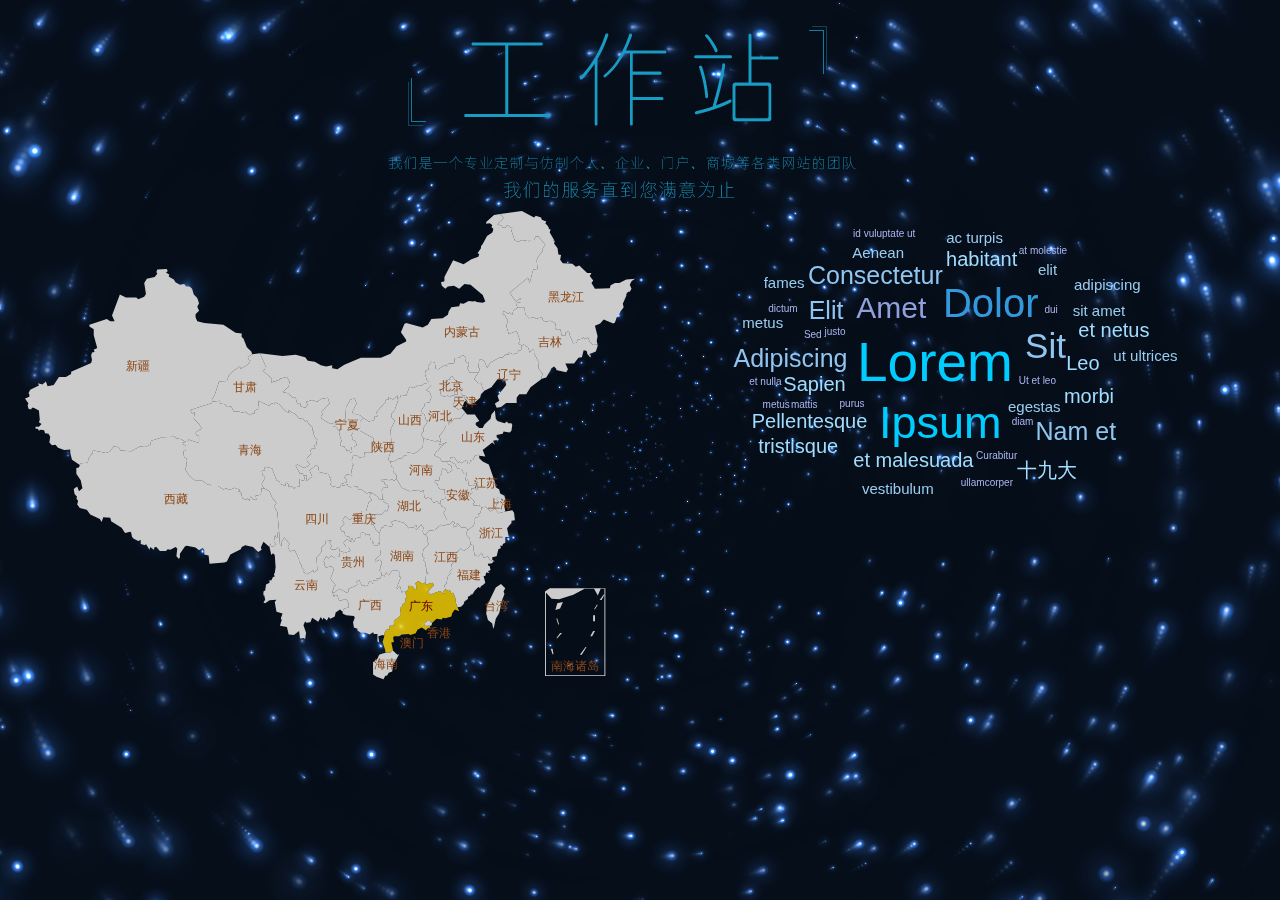
==== jQCloud.html @ b9a67cb0 "Initial commit" ====
<!DOCTYPE html>
<html lang="en">
<head>
    <meta charset="utf-8">
    <title>ECharts</title>
    <link rel="stylesheet" type="text/css" href="jqcloud/jqcloud.css"/>
    <link rel="stylesheet" type="text/css" href="css/jQCloud.css"/>
    <script type="text/javascript" src="js/jquery-1.11.2.min.js"></script>
    <script type="text/javascript" src="jqcloud/jqcloud-1.0.4.js"></script>
    <!--Echarts 字符云-->
    <script type="text/javascript">
        var word_list = [
            {text: "Lorem", weight: 13, link: "https://github.com/DukeLeNoir/jQCloud"},
            {
                text: "Ipsum",
                weight: 10.5,
                html: {title: "My Title", "class": "custom-class"},
                link: {href: "http://jquery.com/", target: "_blank"}
            },
            {text: "Dolor", weight: 9.4},
            {text: "Sit", weight: 8},
            {text: "Amet", weight: 6.2},
            {text: "Consectetur", weight: 5},
            {text: "Adipiscing", weight: 5},
            {text: "Elit", weight: 5},
            {text: "Nam et", weight: 5},
            {text: "Leo", weight: 4},
            {text: "Sapien", weight: 4},
            {text: "Pellentesque", weight: 3},
            {text: "habitant", weight: 3},
            {text: "morbi", weight: 3},
            {text: "tristisque", weight: 3},
            {text: "十九大", weight: 3},
            {text: "et netus", weight: 3},
            {text: "et malesuada", weight: 3},
            {text: "fames", weight: 2},
            {text: "ac turpis", weight: 2},
            {text: "egestas", weight: 2},
            {text: "Aenean", weight: 2},
            {text: "vestibulum", weight: 2},
            {text: "elit", weight: 2},
            {text: "sit amet", weight: 2},
            {text: "metus", weight: 2},
            {text: "adipiscing", weight: 2},
            {text: "ut ultrices", weight: 2},
            {text: "justo", weight: 1},
            {text: "dictum", weight: 1},
            {text: "Ut et leo", weight: 1},
            {text: "metus", weight: 1},
            {text: "at molestie", weight: 1},
            {text: "purus", weight: 1},
            {text: "Curabitur", weight: 1},
            {text: "diam", weight: 1},
            {text: "dui", weight: 1},
            {text: "ullamcorper", weight: 1},
            {text: "id vuluptate ut", weight: 1},
            {text: "mattis", weight: 1},
            {text: "et nulla", weight: 1},
            {text: "Sed", weight: 1}
        ];
        $(function () {
            $("#my_favorite_latin_words").jQCloud(word_list);
        });
    </script>
</head>

<body>
<!-----HEADER STAR----->


<div class="header" id="demo">
    <div class="top_logo"></div>


    <!--<div class="nav">
        <a class="gv" href="#">建站服务</a>
        <a class="gv" href="#">仿站技术</a>
        <a class="gv" href="#">作品案例</a>
        <a class="gv" href="#">工 作 站</a>
        <a class="gv" href="#">资讯中心</a>
        <a class="gv" href="#">在线帮助</a>
    </div>-->

    <!--遮罩层 start-->
    <!--<div class="canvaszz"></div>-->
    <!--遮罩层 end-->
    <canvas id="canvas"></canvas>
</div>


<!-----HEADER END----->

<!--Step:1 Prepare a dom for ECharts which (must) has size (width & hight)-->
<!--Step:1 为ECharts准备一个具备大小（宽高）的Dom-->
<div style="z-index: 11;height: 500px;">
    <div id="mainMap" style="height:500px;padding:10px;float: left;width: 50%;"></div>

    <div id="my_favorite_latin_words" style="width: 550px; height: 350px;float: left"></div>
</div>
<!--Step:2 Import echarts.js-->
<!--Step:2 引入echarts.js-->
<script src="js/echarts.js"></script>

<!--Echarts 地图-->
<script type="text/javascript">
    // Step:3 conifg ECharts's path, link to echarts.js from current page.
    // Step:3 为模块加载器配置echarts的路径，从当前页面链接到echarts.js，定义所需图表路径
    require.config({
        paths: {
            echarts: './js'
        }
    });

    // Step:4 require echarts and use it in the callback.
    // Step:4 动态加载echarts然后在回调函数中开始使用，注意保持按需加载结构定义图表路径
    require(
        [
            'echarts',
            'echarts/chart/bar',
            'echarts/chart/line',
            'echarts/chart/map'
        ],
        function (ec) {

            // --- 地图 ---
            var myChart2 = ec.init(document.getElementById('mainMap'));
            myChart2.setOption({
                tooltip: {
                    trigger: 'item',
                    formatter: '{b}'
                },
                series: [
                    {
                        name: '中国',
                        type: 'map',
                        mapType: 'china',
                        selectedMode: 'multiple',
                        itemStyle: {
                            normal: {label: {show: true}},
                            emphasis: {label: {show: true}}
                        },
                        data: [
                            {name: '广东', selected: true}
                        ]
                    }
                ]

            });
        })
</script>
<!--背景星空特效-->
<script type="text/javascript">
    //宇宙特效
    "use strict";
    var canvas = document.getElementById('canvas'),
        ctx = canvas.getContext('2d'),
        w = canvas.width = window.innerWidth,
        h = canvas.height = window.innerHeight,

        hue = 217,
        stars = [],
        count = 0,
        maxStars = 1300;//星星数量

    var canvas2 = document.createElement('canvas'),
        ctx2 = canvas2.getContext('2d');
    canvas2.width = 100;
    canvas2.height = 100;
    var half = canvas2.width / 2,
        gradient2 = ctx2.createRadialGradient(half, half, 0, half, half, half);
    gradient2.addColorStop(0.025, '#CCC');
    gradient2.addColorStop(0.1, 'hsl(' + hue + ', 61%, 33%)');
    gradient2.addColorStop(0.25, 'hsl(' + hue + ', 64%, 6%)');
    gradient2.addColorStop(1, 'transparent');

    ctx2.fillStyle = gradient2;
    ctx2.beginPath();
    ctx2.arc(half, half, half, 0, Math.PI * 2);
    ctx2.fill();

    // End cache

    function random(min, max) {
        if (arguments.length < 2) {
            max = min;
            min = 0;
        }

        if (min > max) {
            var hold = max;
            max = min;
            min = hold;
        }

        return Math.floor(Math.random() * (max - min + 1)) + min;
    }

    function maxOrbit(x, y) {
        var max = Math.max(x, y),
            diameter = Math.round(Math.sqrt(max * max + max * max));
        return diameter / 2;
        //星星移动范围，值越大范围越小，
    }

    var Star = function () {

        this.orbitRadius = random(maxOrbit(w, h));
        this.radius = random(60, this.orbitRadius) / 8;
        //星星大小
        this.orbitX = w / 2;
        this.orbitY = h / 2;
        this.timePassed = random(0, maxStars);
        this.speed = random(this.orbitRadius) / 50000;
        //星星移动速度
        this.alpha = random(2, 10) / 10;

        count++;
        stars[count] = this;
    }

    Star.prototype.draw = function () {
        var x = Math.sin(this.timePassed) * this.orbitRadius + this.orbitX,
            y = Math.cos(this.timePassed) * this.orbitRadius + this.orbitY,
            twinkle = random(10);

        if (twinkle === 1 && this.alpha > 0) {
            this.alpha -= 0.05;
        } else if (twinkle === 2 && this.alpha < 1) {
            this.alpha += 0.05;
        }

        ctx.globalAlpha = this.alpha;
        ctx.drawImage(canvas2, x - this.radius / 2, y - this.radius / 2, this.radius, this.radius);
        this.timePassed += this.speed;
    }

    for (var i = 0; i < maxStars; i++) {
        new Star();
    }

    function animation() {
        ctx.globalCompositeOperation = 'source-over';
        ctx.globalAlpha = 0.5; //尾巴
        ctx.fillStyle = 'hsla(' + hue + ', 64%, 6%, 2)';
        ctx.fillRect(0, 0, w, h)

        ctx.globalCompositeOperation = 'lighter';
        for (var i = 1, l = stars.length; i < l; i++) {
            stars[i].draw();
        }
        ;

        window.requestAnimationFrame(animation);
    }

    animation();
</script>
</body>
</html>
---- jqcloud/jqcloud.css ----
/* fonts */

div.jqcloud {
  font-family: "Helvetica", "Arial", sans-serif;
  font-size: 10px;
  line-height: normal;
}

div.jqcloud a {
  font-size: inherit;
  text-decoration: none;
}

div.jqcloud span.w10 { font-size: 550%; }
div.jqcloud span.w9 { font-size: 500%; }
div.jqcloud span.w8 { font-size: 450%; }
div.jqcloud span.w7 { font-size: 400%; }
div.jqcloud span.w6 { font-size: 350%; }
div.jqcloud span.w5 { font-size: 300%; }
div.jqcloud span.w4 { font-size: 250%; }
div.jqcloud span.w3 { font-size: 200%; }
div.jqcloud span.w2 { font-size: 150%; }
div.jqcloud span.w1 { font-size: 100%; }

/* colors */

div.jqcloud { color: #09f; }
div.jqcloud a { color: inherit; }
div.jqcloud a:hover { color: #0df; }
div.jqcloud a:hover { color: #0cf; }
div.jqcloud span.w10 { color: #0cf; }
div.jqcloud span.w9 { color: #0cf; }
div.jqcloud span.w8 { color: #0cf; }
div.jqcloud span.w7 { color: #39d; }
div.jqcloud span.w6 { color: #90c5f0; }
div.jqcloud span.w5 { color: #90a0dd; }
div.jqcloud span.w4 { color: #90c5f0; }
div.jqcloud span.w3 { color: #a0ddff; }
div.jqcloud span.w2 { color: #99ccee; }
div.jqcloud span.w1 { color: #aab5f0; }

/* layout */

div.jqcloud {
  overflow: hidden;
  position: relative;
}

div.jqcloud span { padding: 0; }
---- css/jQCloud.css ----
body {margin:0 auto;overflow:hidden;}

/*=============第一页=============*/
.header{
    margin:0 auto;
    width:100%;
    /*height:640px;*/
    height: 186px;
    background-color:#000;
    position:relative;
}
.header canvas {
    width:100%;height:auto/*默认全屏显示 可自己设置高度640px*/;
    display:inline-block;vertical-align:baseline
    position:absolute;
    z-index:-1;
}
.header .canvaszz{  /*用来解决视频右键菜单，用于视频上面的遮罩层*/
    width:100%;
    background-image: url(img/in_top_bj.jpg);
    height:640px;
    position:absolute;
    z-index:10;
    filter:alpha(opacity=40);
    -moz-opacity:0.4;
    -khtml-opacity: 0.4;
    opacity: 0.4;
}

.audio{
    /*设置音乐显示位置*/
    width:45px;
    position:fixed;top:65px;left:94%;
    z-index:100;
    filter:alpha(opacity=30);
    -moz-opacity:0.3;
    -khtml-opacity: 0.3;
    opacity: 0.3;
}
.header .top_logo{
    background-image: url(img/top_logo.png);
    margin:0 auto;
    width:750px;
    height:200px;
    position:absolute;
    z-index:30;
    top:10px;
    left: 50%;
    margin-left: -390px;
}

.header .nav{
    width:804px;
    height:auto;
    position:absolute;
    z-index:30;
    top:420px;
    left: 50%;
    margin-left: -400px;
}
.header .nav a.gv {
    text-decoration:none;
    background:url(img/nav_gv.png) repeat 0px 0px;
    width: 130px;
    height: 43px;
    display: block;
    text-align:center;		/*水平居中*/
    line-height:43px;  /*上下居中*/
    cursor:pointer;
    float:left;/*左浮动*/
    margin:8px 2px 8px 2px;
    font:18px/43px 'microsoft yahei'; color:#066197;
}
.header .nav a.gv span {
    display: none;

}
.header .nav a.gv:hover {
    background: url(img/nav_gv.png) repeat 0px -43px;
    color:#1d7eb8;
    -webkit-box-shadow: 0 0 6px #1d7eb8;
    transition-duration: 0.5s;
}

.header	.topcn{
    width: 980px;
    top:200px;
    left: 50%;
    margin-left: -490px;
    position:absolute;
    z-index:20;

}
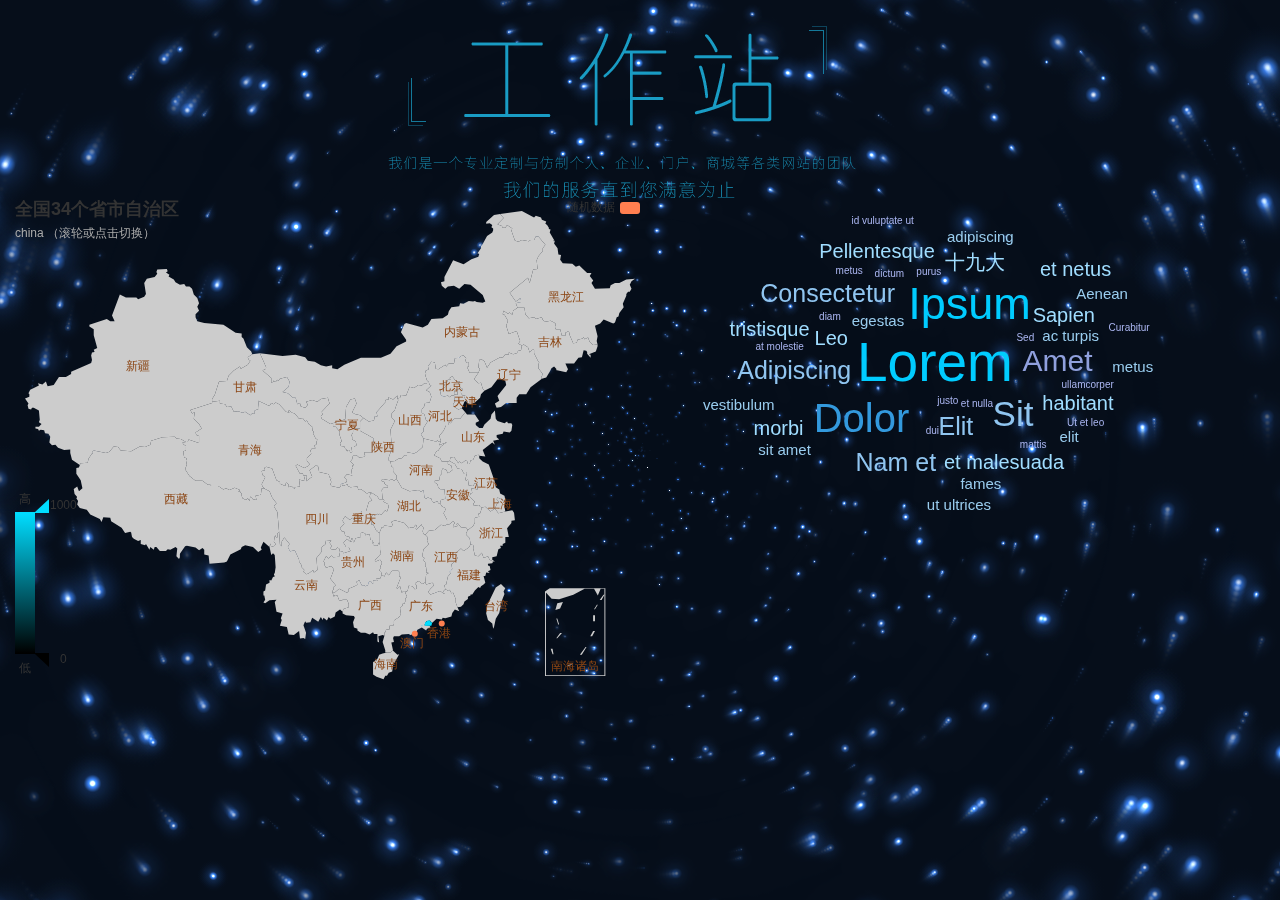
==== commit b46fa2b4: "。。" ====
--- a/jQCloud.html
+++ b/jQCloud.html
@@ -1,62 +1,63 @@
 <!DOCTYPE html>
 <html lang="en">
+
 <head>
     <meta charset="utf-8">
     <title>ECharts</title>
-    <link rel="stylesheet" type="text/css" href="jqcloud/jqcloud.css"/>
-    <link rel="stylesheet" type="text/css" href="css/jQCloud.css"/>
+    <link rel="stylesheet" type="text/css" href="jqcloud/jqcloud.css" />
+    <link rel="stylesheet" type="text/css" href="css/jQCloud.css" />
     <script type="text/javascript" src="js/jquery-1.11.2.min.js"></script>
     <script type="text/javascript" src="jqcloud/jqcloud-1.0.4.js"></script>
     <!--Echarts 字符云-->
     <script type="text/javascript">
         var word_list = [
-            {text: "Lorem", weight: 13, link: "https://github.com/DukeLeNoir/jQCloud"},
+            { text: "Lorem", weight: 13, link: "https://github.com/DukeLeNoir/jQCloud" },
             {
                 text: "Ipsum",
                 weight: 10.5,
-                html: {title: "My Title", "class": "custom-class"},
-                link: {href: "http://jquery.com/", target: "_blank"}
+                html: { title: "My Title", "class": "custom-class" },
+                link: { href: "http://jquery.com/", target: "_blank" }
             },
-            {text: "Dolor", weight: 9.4},
-            {text: "Sit", weight: 8},
-            {text: "Amet", weight: 6.2},
-            {text: "Consectetur", weight: 5},
-            {text: "Adipiscing", weight: 5},
-            {text: "Elit", weight: 5},
-            {text: "Nam et", weight: 5},
-            {text: "Leo", weight: 4},
-            {text: "Sapien", weight: 4},
-            {text: "Pellentesque", weight: 3},
-            {text: "habitant", weight: 3},
-            {text: "morbi", weight: 3},
-            {text: "tristisque", weight: 3},
-            {text: "十九大", weight: 3},
-            {text: "et netus", weight: 3},
-            {text: "et malesuada", weight: 3},
-            {text: "fames", weight: 2},
-            {text: "ac turpis", weight: 2},
-            {text: "egestas", weight: 2},
-            {text: "Aenean", weight: 2},
-            {text: "vestibulum", weight: 2},
-            {text: "elit", weight: 2},
-            {text: "sit amet", weight: 2},
-            {text: "metus", weight: 2},
-            {text: "adipiscing", weight: 2},
-            {text: "ut ultrices", weight: 2},
-            {text: "justo", weight: 1},
-            {text: "dictum", weight: 1},
-            {text: "Ut et leo", weight: 1},
-            {text: "metus", weight: 1},
-            {text: "at molestie", weight: 1},
-            {text: "purus", weight: 1},
-            {text: "Curabitur", weight: 1},
-            {text: "diam", weight: 1},
-            {text: "dui", weight: 1},
-            {text: "ullamcorper", weight: 1},
-            {text: "id vuluptate ut", weight: 1},
-            {text: "mattis", weight: 1},
-            {text: "et nulla", weight: 1},
-            {text: "Sed", weight: 1}
+            { text: "Dolor", weight: 9.4 },
+            { text: "Sit", weight: 8 },
+            { text: "Amet", weight: 6.2 },
+            { text: "Consectetur", weight: 5 },
+            { text: "Adipiscing", weight: 5 },
+            { text: "Elit", weight: 5 },
+            { text: "Nam et", weight: 5 },
+            { text: "Leo", weight: 4 },
+            { text: "Sapien", weight: 4 },
+            { text: "Pellentesque", weight: 3 },
+            { text: "habitant", weight: 3 },
+            { text: "morbi", weight: 3 },
+            { text: "tristisque", weight: 3 },
+            { text: "十九大", weight: 3 },
+            { text: "et netus", weight: 3 },
+            { text: "et malesuada", weight: 3 },
+            { text: "fames", weight: 2 },
+            { text: "ac turpis", weight: 2 },
+            { text: "egestas", weight: 2 },
+            { text: "Aenean", weight: 2 },
+            { text: "vestibulum", weight: 2 },
+            { text: "elit", weight: 2 },
+            { text: "sit amet", weight: 2 },
+            { text: "metus", weight: 2 },
+            { text: "adipiscing", weight: 2 },
+            { text: "ut ultrices", weight: 2 },
+            { text: "justo", weight: 1 },
+            { text: "dictum", weight: 1 },
+            { text: "Ut et leo", weight: 1 },
+            { text: "metus", weight: 1 },
+            { text: "at molestie", weight: 1 },
+            { text: "purus", weight: 1 },
+            { text: "Curabitur", weight: 1 },
+            { text: "diam", weight: 1 },
+            { text: "dui", weight: 1 },
+            { text: "ullamcorper", weight: 1 },
+            { text: "id vuluptate ut", weight: 1 },
+            { text: "mattis", weight: 1 },
+            { text: "et nulla", weight: 1 },
+            { text: "Sed", weight: 1 }
         ];
         $(function () {
             $("#my_favorite_latin_words").jQCloud(word_list);
@@ -65,14 +66,14 @@
 </head>
 
 <body>
-<!-----HEADER STAR----->
-
-
-<div class="header" id="demo">
-    <div class="top_logo"></div>
-
-
-    <!--<div class="nav">
+    <!-----HEADER STAR----->
+
+
+    <div class="header" id="demo">
+        <div class="top_logo"></div>
+
+
+        <!--<div class="nav">
         <a class="gv" href="#">建站服务</a>
         <a class="gv" href="#">仿站技术</a>
         <a class="gv" href="#">作品案例</a>
@@ -81,179 +82,228 @@
         <a class="gv" href="#">在线帮助</a>
     </div>-->
 
-    <!--遮罩层 start-->
-    <!--<div class="canvaszz"></div>-->
-    <!--遮罩层 end-->
-    <canvas id="canvas"></canvas>
-</div>
-
-
-<!-----HEADER END----->
-
-<!--Step:1 Prepare a dom for ECharts which (must) has size (width & hight)-->
-<!--Step:1 为ECharts准备一个具备大小（宽高）的Dom-->
-<div style="z-index: 11;height: 500px;">
-    <div id="mainMap" style="height:500px;padding:10px;float: left;width: 50%;"></div>
-
-    <div id="my_favorite_latin_words" style="width: 550px; height: 350px;float: left"></div>
-</div>
-<!--Step:2 Import echarts.js-->
-<!--Step:2 引入echarts.js-->
-<script src="js/echarts.js"></script>
-
-<!--Echarts 地图-->
-<script type="text/javascript">
-    // Step:3 conifg ECharts's path, link to echarts.js from current page.
-    // Step:3 为模块加载器配置echarts的路径，从当前页面链接到echarts.js，定义所需图表路径
-    require.config({
-        paths: {
-            echarts: './js'
-        }
-    });
-
-    // Step:4 require echarts and use it in the callback.
-    // Step:4 动态加载echarts然后在回调函数中开始使用，注意保持按需加载结构定义图表路径
-    require(
-        [
-            'echarts',
-            'echarts/chart/bar',
-            'echarts/chart/line',
-            'echarts/chart/map'
-        ],
-        function (ec) {
-
-            // --- 地图 ---
-            var myChart2 = ec.init(document.getElementById('mainMap'));
-            myChart2.setOption({
-                tooltip: {
-                    trigger: 'item',
-                    formatter: '{b}'
-                },
-                series: [
-                    {
-                        name: '中国',
-                        type: 'map',
-                        mapType: 'china',
-                        selectedMode: 'multiple',
-                        itemStyle: {
-                            normal: {label: {show: true}},
-                            emphasis: {label: {show: true}}
-                        },
-                        data: [
-                            {name: '广东', selected: true}
-                        ]
+        <!--遮罩层 start-->
+        <!--<div class="canvaszz"></div>-->
+        <!--遮罩层 end-->
+        <canvas id="canvas"></canvas>
+    </div>
+
+
+    <!-----HEADER END----->
+
+    <!--Step:1 Prepare a dom for ECharts which (must) has size (width & hight)-->
+    <!--Step:1 为ECharts准备一个具备大小（宽高）的Dom-->
+    <div style="z-index: 11;height: 500px;">
+        <div id="mainMap" style="height:500px;padding:10px;float: left;width: 50%;"></div>
+
+        <div id="my_favorite_latin_words" style="width: 550px; height: 350px;float: left"></div>
+    </div>
+    <!--Step:2 Import echarts.js-->
+    <!--Step:2 引入echarts.js-->
+    <script src="js/echarts.js"></script>
+
+    <!-- 数据 -->
+    <script src="mapData.js"></script>
+    <!--Echarts 地图-->
+    <script type="text/javascript">
+        // Step:3 conifg ECharts's path, link to echarts.js from current page.
+        // Step:3 为模块加载器配置echarts的路径，从当前页面链接到echarts.js，定义所需图表路径
+
+        require.config({
+            paths: {
+                echarts: './js'
+            }
+        });
+
+        // Step:4 require echarts and use it in the callback.
+        var curIndx = 0;
+        var mapType = [
+            'china',
+            // 23个省
+            '广东', '青海', '四川', '海南', '陕西',
+            '甘肃', '云南', '湖南', '湖北', '黑龙江',
+            '贵州', '山东', '江西', '河南', '河北',
+            '山西', '安徽', '福建', '浙江', '江苏',
+            '吉林', '辽宁', '台湾',
+            // 5个自治区
+            '新疆', '广西', '宁夏', '内蒙古', '西藏',
+            // 4个直辖市
+            '北京', '天津', '上海', '重庆',
+            // 2个特别行政区
+            '香港', '澳门'
+        ];
+        // Step:4 动态加载echarts然后在回调函数中开始使用，注意保持按需加载结构定义图表路径
+        require(
+            [
+                'echarts',
+                'echarts/chart/bar',
+                'echarts/chart/line',
+                'echarts/chart/map'
+            ],
+            function (ec) {
+
+                // --- 地图 ---
+                var myChart2 = ec.init(document.getElementById('mainMap'));
+                myChart2.setOption(option, true);
+                myChart2.on('mapSelected'/*本地打开不能使用require.js, 直接写死*/, function (param) {
+                    var len = mapType.length;
+                    var mt = mapType[curIndx % len];
+                    if (mt == 'china') {
+                        // 全国选择时指定到选中的省份
+                        var selected = param.selected;
+                        for (var i in selected) {
+                            if (selected[i]) {
+                                mt = i;
+                                while (len--) {
+                                    if (mapType[len] == mt) {
+                                        curIndx = len;
+                                    }
+                                }
+                                break;
+                            }
+                        }
+                        option.tooltip.formatter = '滚轮切换省份或点击返回全国<br/>{b}';
                     }
-                ]
-
-            });
-        })
-</script>
-<!--背景星空特效-->
-<script type="text/javascript">
-    //宇宙特效
-    "use strict";
-    var canvas = document.getElementById('canvas'),
-        ctx = canvas.getContext('2d'),
-        w = canvas.width = window.innerWidth,
-        h = canvas.height = window.innerHeight,
-
-        hue = 217,
-        stars = [],
-        count = 0,
-        maxStars = 1300;//星星数量
-
-    var canvas2 = document.createElement('canvas'),
-        ctx2 = canvas2.getContext('2d');
-    canvas2.width = 100;
-    canvas2.height = 100;
-    var half = canvas2.width / 2,
-        gradient2 = ctx2.createRadialGradient(half, half, 0, half, half, half);
-    gradient2.addColorStop(0.025, '#CCC');
-    gradient2.addColorStop(0.1, 'hsl(' + hue + ', 61%, 33%)');
-    gradient2.addColorStop(0.25, 'hsl(' + hue + ', 64%, 6%)');
-    gradient2.addColorStop(1, 'transparent');
-
-    ctx2.fillStyle = gradient2;
-    ctx2.beginPath();
-    ctx2.arc(half, half, half, 0, Math.PI * 2);
-    ctx2.fill();
-
-    // End cache
-
-    function random(min, max) {
-        if (arguments.length < 2) {
-            max = min;
-            min = 0;
-        }
-
-        if (min > max) {
-            var hold = max;
-            max = min;
-            min = hold;
-        }
-
-        return Math.floor(Math.random() * (max - min + 1)) + min;
-    }
-
-    function maxOrbit(x, y) {
-        var max = Math.max(x, y),
-            diameter = Math.round(Math.sqrt(max * max + max * max));
-        return diameter / 2;
-        //星星移动范围，值越大范围越小，
-    }
-
-    var Star = function () {
-
-        this.orbitRadius = random(maxOrbit(w, h));
-        this.radius = random(60, this.orbitRadius) / 8;
-        //星星大小
-        this.orbitX = w / 2;
-        this.orbitY = h / 2;
-        this.timePassed = random(0, maxStars);
-        this.speed = random(this.orbitRadius) / 50000;
-        //星星移动速度
-        this.alpha = random(2, 10) / 10;
-
-        count++;
-        stars[count] = this;
-    }
-
-    Star.prototype.draw = function () {
-        var x = Math.sin(this.timePassed) * this.orbitRadius + this.orbitX,
-            y = Math.cos(this.timePassed) * this.orbitRadius + this.orbitY,
-            twinkle = random(10);
-
-        if (twinkle === 1 && this.alpha > 0) {
-            this.alpha -= 0.05;
-        } else if (twinkle === 2 && this.alpha < 1) {
-            this.alpha += 0.05;
-        }
-
-        ctx.globalAlpha = this.alpha;
-        ctx.drawImage(canvas2, x - this.radius / 2, y - this.radius / 2, this.radius, this.radius);
-        this.timePassed += this.speed;
-    }
-
-    for (var i = 0; i < maxStars; i++) {
-        new Star();
-    }
-
-    function animation() {
-        ctx.globalCompositeOperation = 'source-over';
-        ctx.globalAlpha = 0.5; //尾巴
-        ctx.fillStyle = 'hsla(' + hue + ', 64%, 6%, 2)';
-        ctx.fillRect(0, 0, w, h)
-
-        ctx.globalCompositeOperation = 'lighter';
-        for (var i = 1, l = stars.length; i < l; i++) {
-            stars[i].draw();
-        }
-        ;
-
-        window.requestAnimationFrame(animation);
-    }
-
-    animation();
-</script>
+                    else {
+                        curIndx = 0;
+                        mt = 'china';
+                        option.tooltip.formatter = '滚轮切换或点击进入该省<br/>{b}';
+                    }
+                    option.series[0].mapType = mt;
+                    option.title.subtext = mt + ' （滚轮或点击切换）';
+                    myChart2.setOption(option, true);
+                });
+                // myChart2.setOption({
+                //     tooltip: {
+                //         trigger: 'item',
+                //         formatter: '{b}'
+                //     },
+                //     series: [
+                //         {
+                //             name: '中国',
+                //             type: 'map',
+                //             mapType: 'china',
+                //             selectedMode: 'multiple',
+                //             itemStyle: {
+                //                 normal: { label: { show: true } },
+                //                 emphasis: { label: { show: true } }
+                //             },
+                //             data: [
+                //                 { name: '广东', selected: true }
+                //             ]
+                //         }
+                //     ]
+
+                // });
+            })
+    </script>
+    <!--背景星空特效-->
+    <script type="text/javascript">
+        //宇宙特效
+        "use strict";
+        var canvas = document.getElementById('canvas'),
+            ctx = canvas.getContext('2d'),
+            w = canvas.width = window.innerWidth,
+            h = canvas.height = window.innerHeight,
+
+            hue = 217,
+            stars = [],
+            count = 0,
+            maxStars = 1300;//星星数量
+
+        var canvas2 = document.createElement('canvas'),
+            ctx2 = canvas2.getContext('2d');
+        canvas2.width = 100;
+        canvas2.height = 100;
+        var half = canvas2.width / 2,
+            gradient2 = ctx2.createRadialGradient(half, half, 0, half, half, half);
+        gradient2.addColorStop(0.025, '#CCC');
+        gradient2.addColorStop(0.1, 'hsl(' + hue + ', 61%, 33%)');
+        gradient2.addColorStop(0.25, 'hsl(' + hue + ', 64%, 6%)');
+        gradient2.addColorStop(1, 'transparent');
+
+        ctx2.fillStyle = gradient2;
+        ctx2.beginPath();
+        ctx2.arc(half, half, half, 0, Math.PI * 2);
+        ctx2.fill();
+
+        // End cache
+
+        function random(min, max) {
+            if (arguments.length < 2) {
+                max = min;
+                min = 0;
+            }
+
+            if (min > max) {
+                var hold = max;
+                max = min;
+                min = hold;
+            }
+
+            return Math.floor(Math.random() * (max - min + 1)) + min;
+        }
+
+        function maxOrbit(x, y) {
+            var max = Math.max(x, y),
+                diameter = Math.round(Math.sqrt(max * max + max * max));
+            return diameter / 2;
+            //星星移动范围，值越大范围越小，
+        }
+
+        var Star = function () {
+
+            this.orbitRadius = random(maxOrbit(w, h));
+            this.radius = random(60, this.orbitRadius) / 8;
+            //星星大小
+            this.orbitX = w / 2;
+            this.orbitY = h / 2;
+            this.timePassed = random(0, maxStars);
+            this.speed = random(this.orbitRadius) / 50000;
+            //星星移动速度
+            this.alpha = random(2, 10) / 10;
+
+            count++;
+            stars[count] = this;
+        }
+
+        Star.prototype.draw = function () {
+            var x = Math.sin(this.timePassed) * this.orbitRadius + this.orbitX,
+                y = Math.cos(this.timePassed) * this.orbitRadius + this.orbitY,
+                twinkle = random(10);
+
+            if (twinkle === 1 && this.alpha > 0) {
+                this.alpha -= 0.05;
+            } else if (twinkle === 2 && this.alpha < 1) {
+                this.alpha += 0.05;
+            }
+
+            ctx.globalAlpha = this.alpha;
+            ctx.drawImage(canvas2, x - this.radius / 2, y - this.radius / 2, this.radius, this.radius);
+            this.timePassed += this.speed;
+        }
+
+        for (var i = 0; i < maxStars; i++) {
+            new Star();
+        }
+
+        function animation() {
+            ctx.globalCompositeOperation = 'source-over';
+            ctx.globalAlpha = 0.5; //尾巴
+            ctx.fillStyle = 'hsla(' + hue + ', 64%, 6%, 2)';
+            ctx.fillRect(0, 0, w, h)
+
+            ctx.globalCompositeOperation = 'lighter';
+            for (var i = 1, l = stars.length; i < l; i++) {
+                stars[i].draw();
+            }
+            ;
+
+            window.requestAnimationFrame(animation);
+        }
+
+        animation();
+    </script>
 </body>
+
 </html>